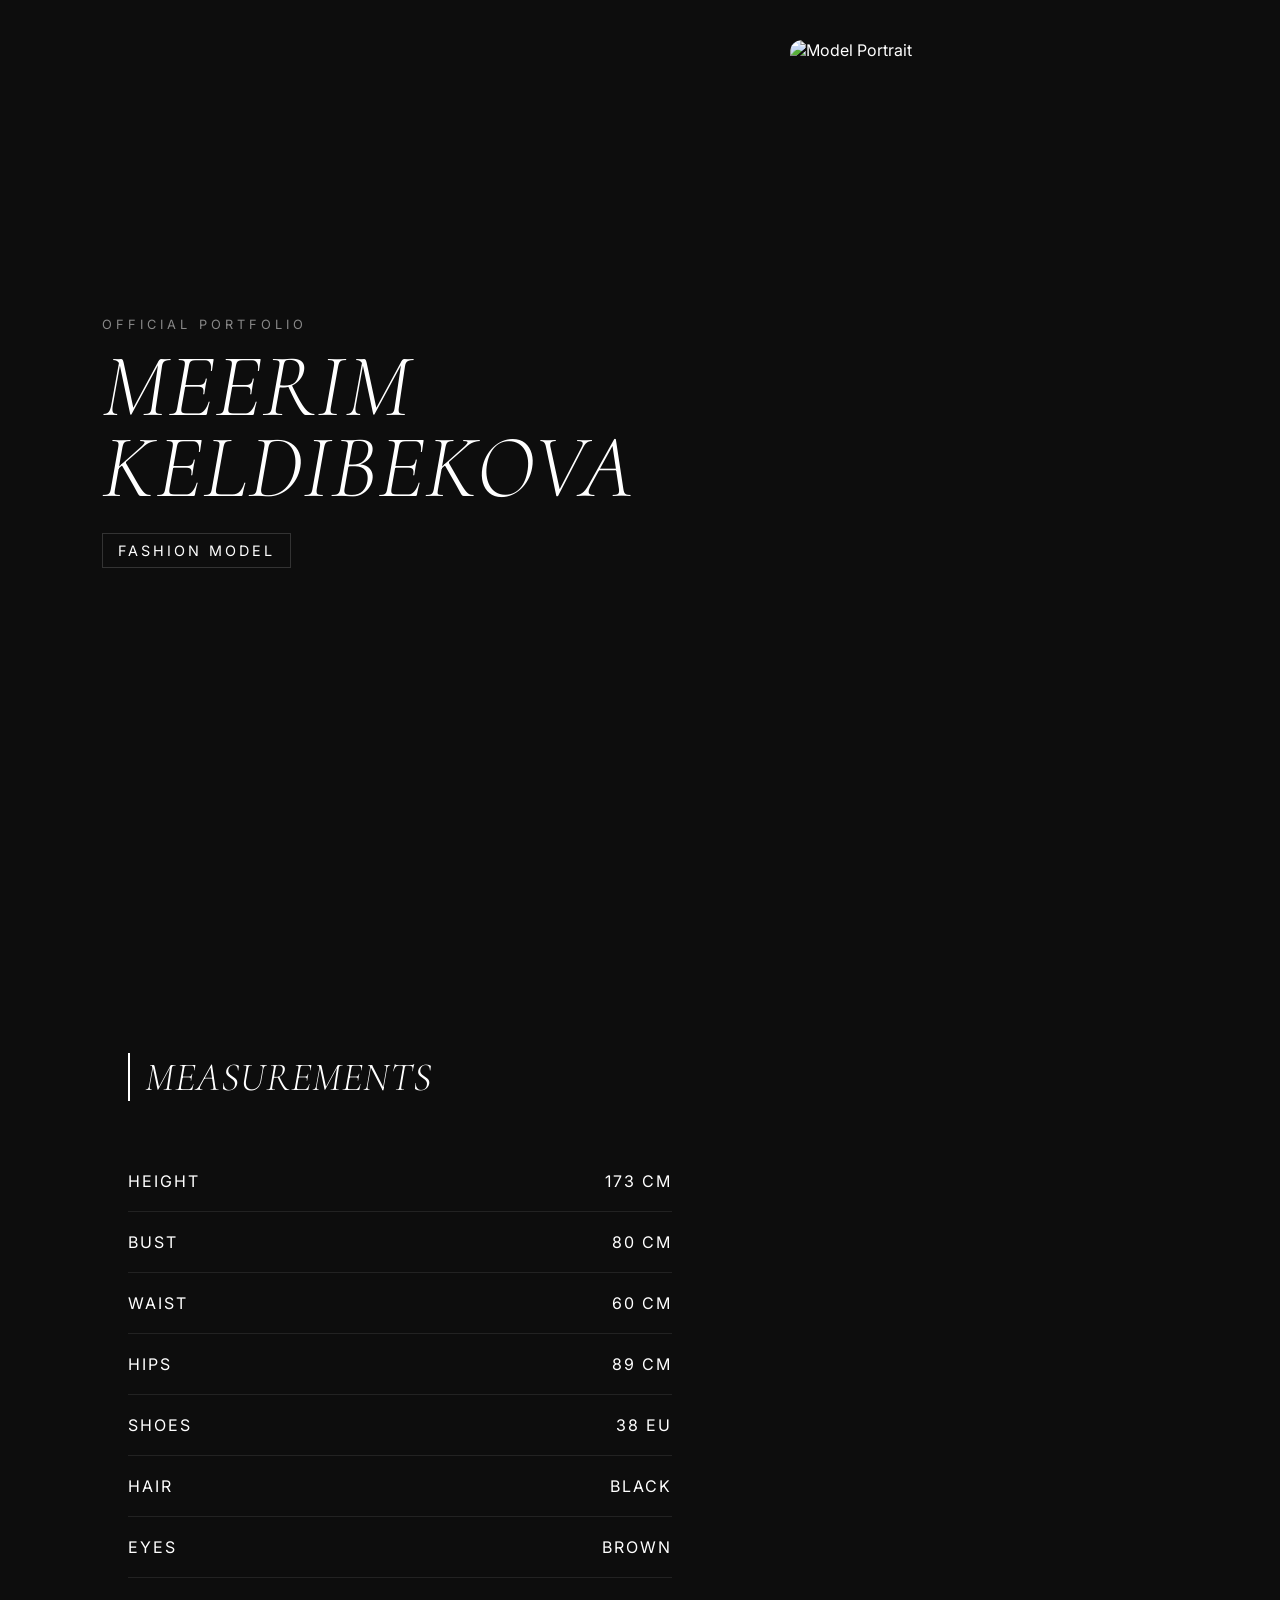
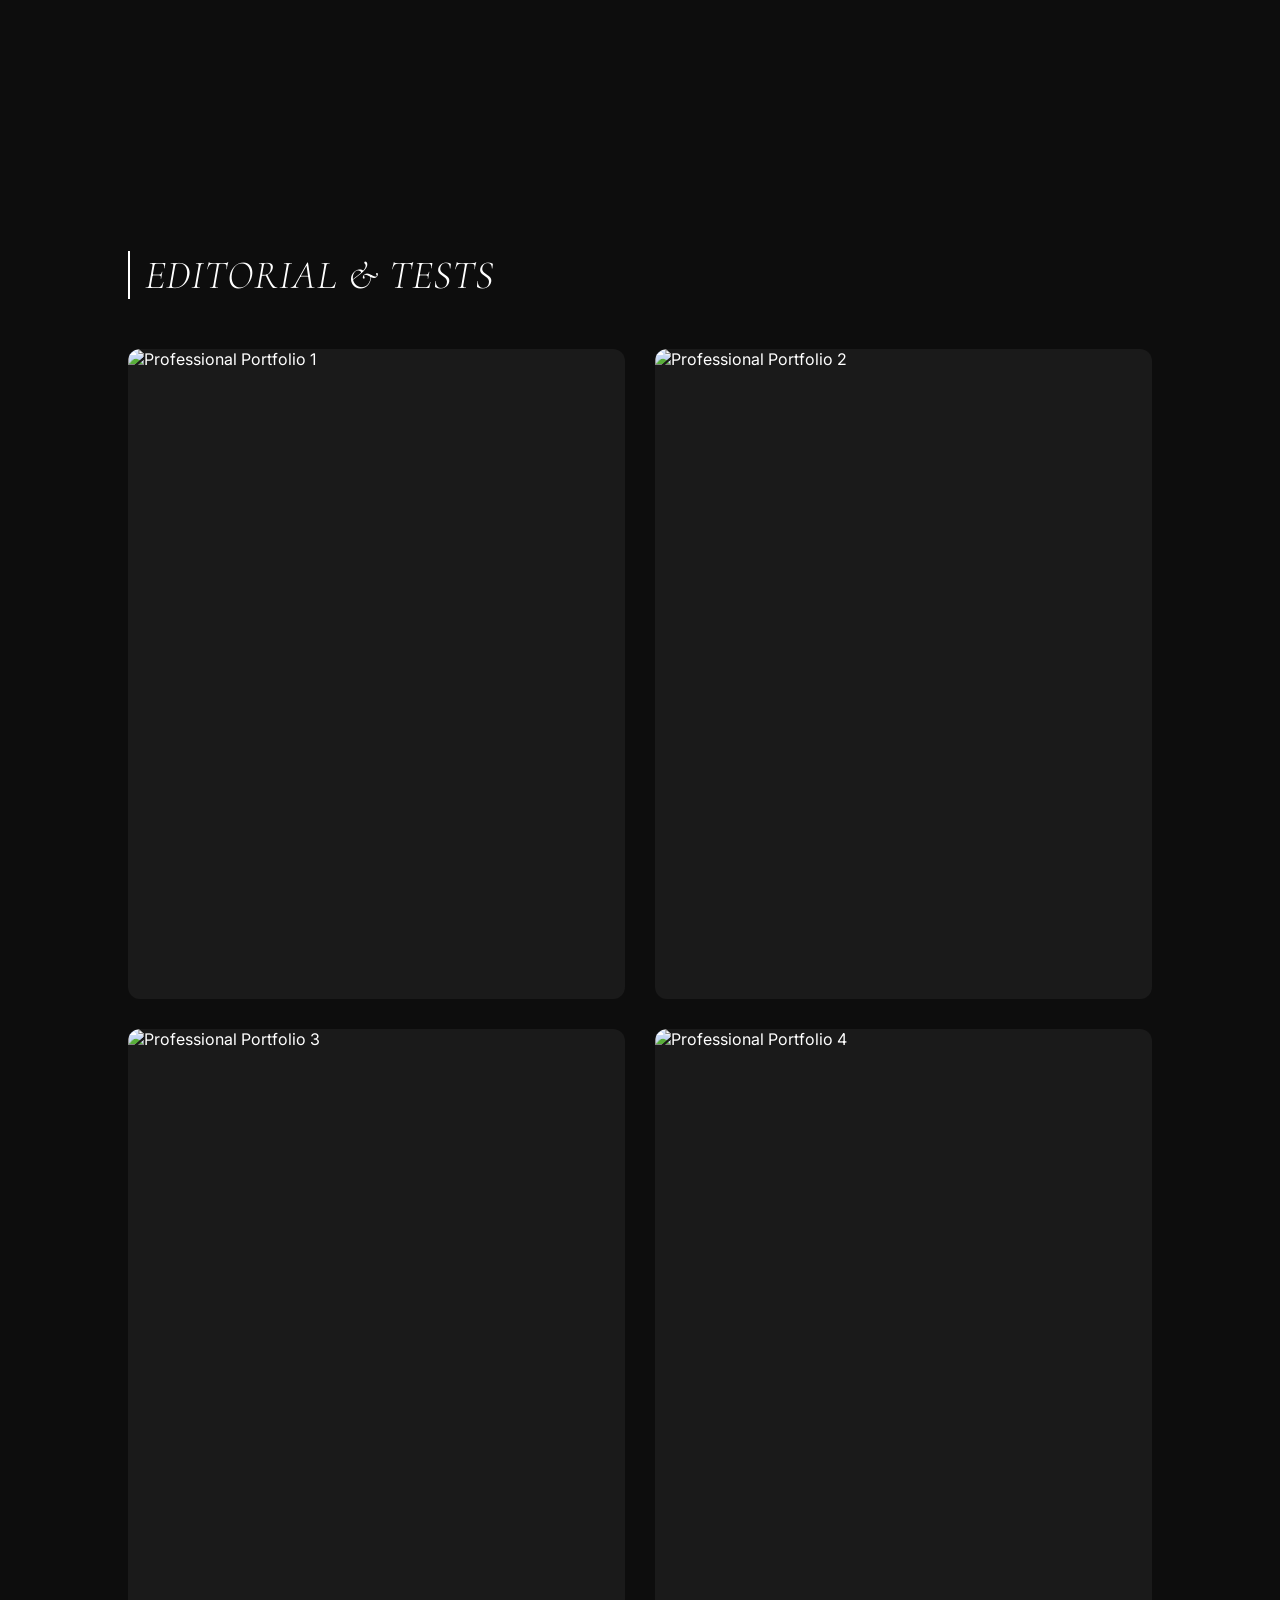
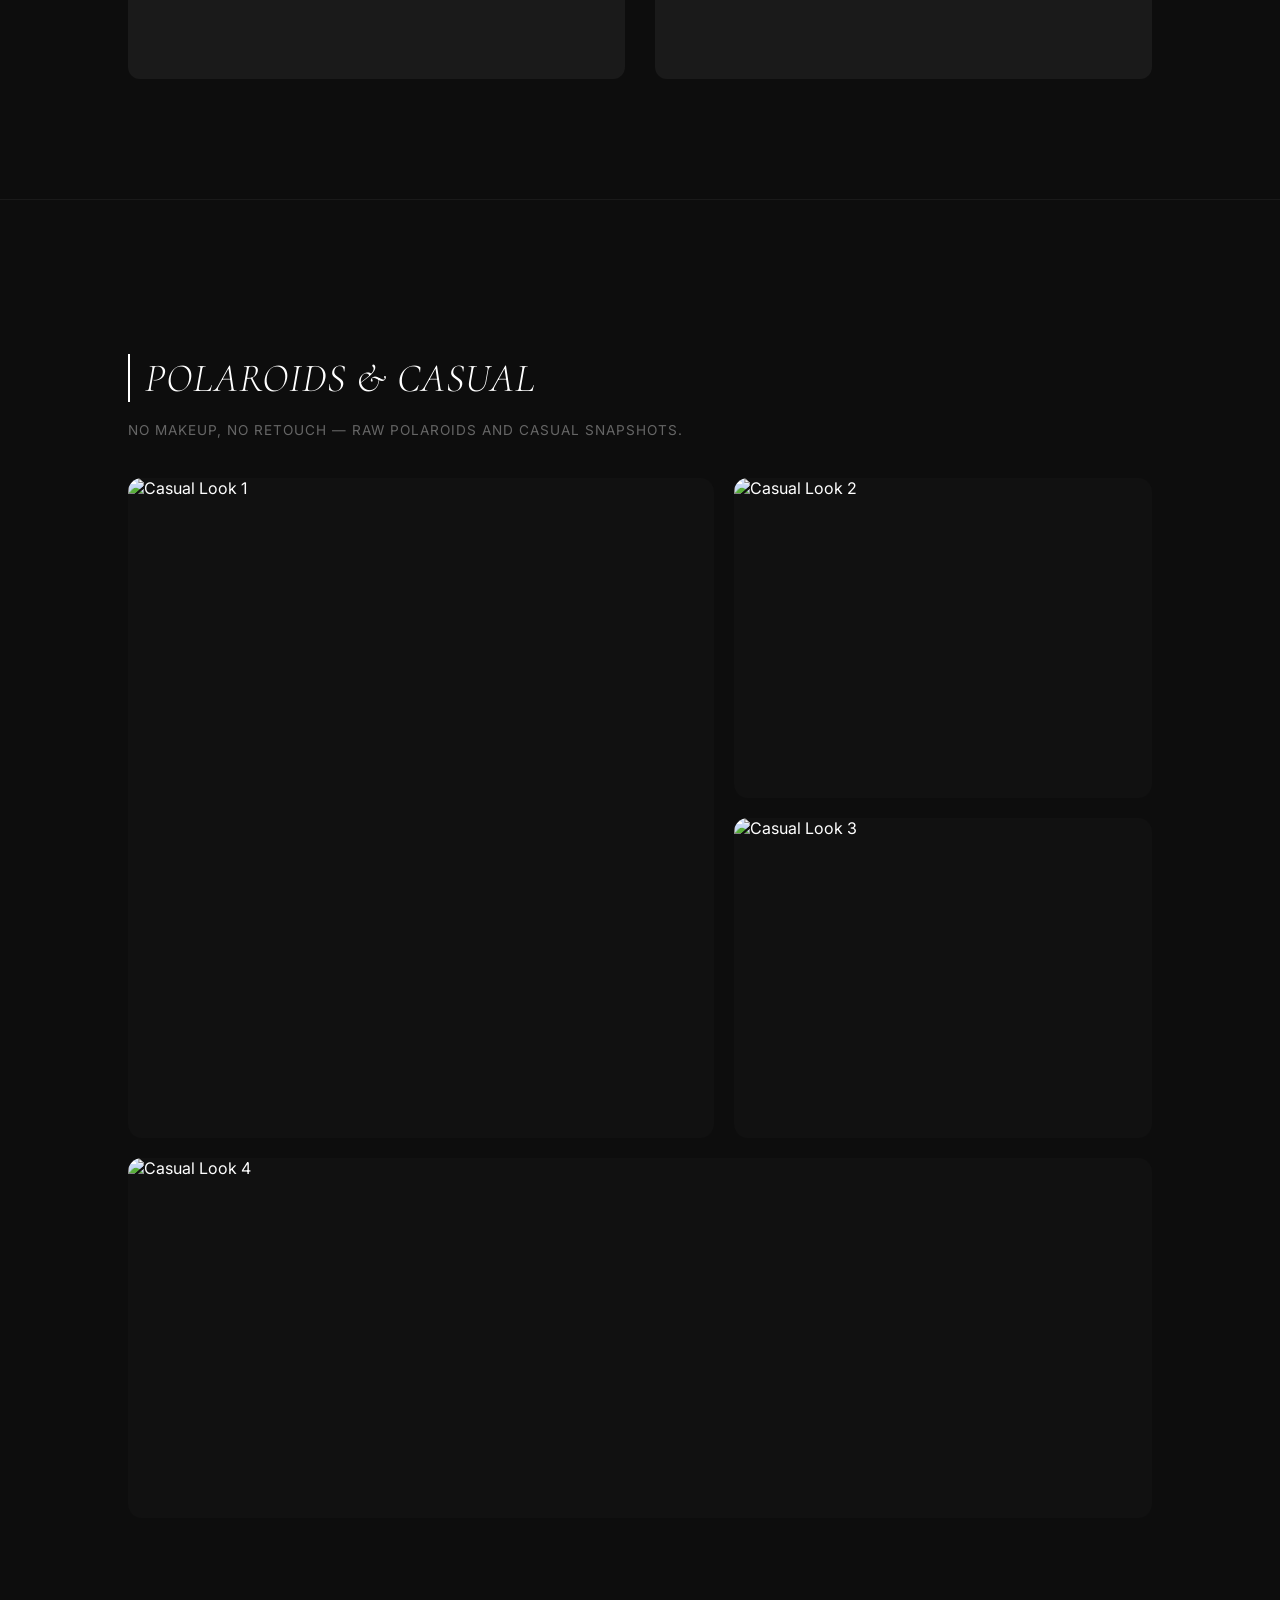
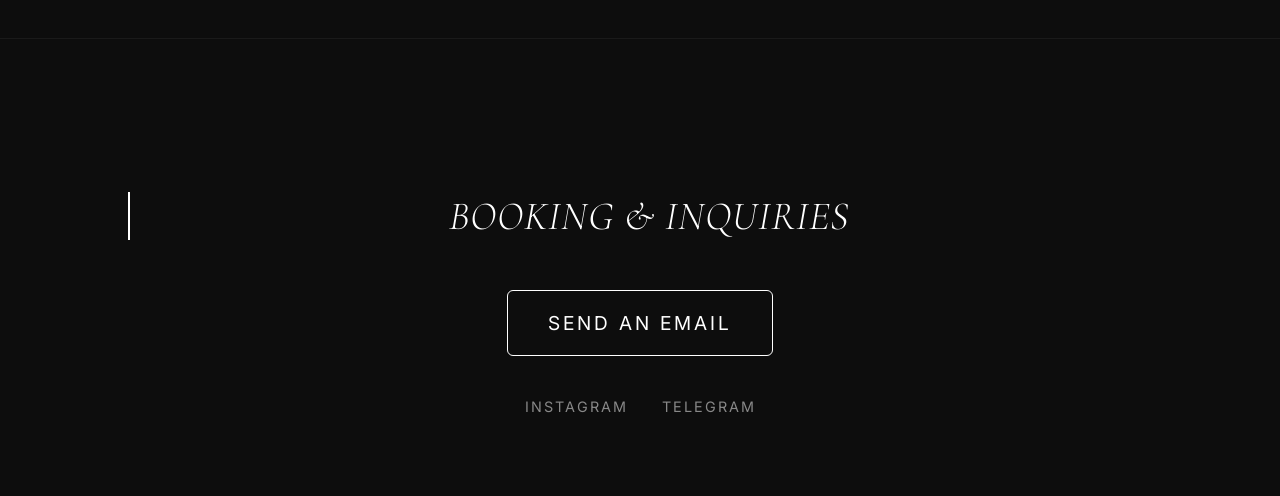
==== index.html @ 68d84e14 "Add files via upload" ====
<!DOCTYPE html>
<html lang="en">
<head>
    <meta charset="UTF-8">
    <meta name="viewport" content="width=device-width, initial-scale=1.0">
    <title>Meerim Keldibekova — Model Portfolio</title>
    <link rel="preconnect" href="https://fonts.googleapis.com">
    <link rel="preconnect" href="https://fonts.gstatic.com" crossorigin>
    <link href="https://fonts.googleapis.com/css2?family=Great+Vibes&family=Cormorant+Garamond:ital,wght@1,300;1,400;1,500&family=Inter:wght@200;300;400&display=swap" rel="stylesheet">
    <link rel="stylesheet" href="style.css?v=3">
</head>
<body>

    <header class="hero-split">
        <div class="hero-text-side">
            <span class="sub-title">OFFICIAL PORTFOLIO</span>
            <h1>MEERIM<br>KELDIBEKOVA</h1>
            <p class="model-badge">FASHION MODEL</p>
        </div>
        <div class="hero-image-side">
            <div class="photo-frame">
                <img src="main-photo.jpg" alt="Model Portrait">
            </div>
        </div>
    </header>

    <section class="measurements">
        <h2 class="section-title">MEASUREMENTS</h2>
        <div class="stats-table">
            <div class="stat-row"><span>HEIGHT</span><span>173 CM</span></div>
            <div class="stat-row"><span>BUST</span><span>80 CM</span></div>
            <div class="stat-row"><span>WAIST</span><span>60 CM</span></div>
            <div class="stat-row"><span>HIPS</span><span>89 CM</span></div>
            <div class="stat-row"><span>SHOES</span><span>38 EU</span></div>
            <div class="stat-row"><span>HAIR</span><span>BLACK</span></div>
            <div class="stat-row"><span>EYES</span><span>BROWN</span></div>
        </div>
    </section>

    <section class="gallery">
        <h2 class="section-title">EDITORIAL & TESTS</h2>
        <div class="editorial-grid">
            <div class="grid-item"><div class="img-wrapper"><img src="pro1.jpg" alt="Professional Portfolio 1"></div></div>
            <div class="grid-item"><div class="img-wrapper"><img src="pro2.jpg" alt="Professional Portfolio 2"></div></div>
            <div class="grid-item"><div class="img-wrapper"><img src="pro3.jpg" alt="Professional Portfolio 3"></div></div>
            <div class="grid-item"><div class="img-wrapper"><img src="pro4.jpg" alt="Professional Portfolio 4"></div></div>
        </div>
    </section>

    <section class="editorial-collage">
    <h2 class="section-title">POLAROIDS & CASUAL</h2>
    <p class="section-subtitle">No makeup, no retouch — raw polaroids and casual snapshots.</p>

    <div class="collage-grid">
        <div class="collage-item collage-large">
            <img src="casual1.jpg" alt="Casual Look 1">
        </div>
        <div class="collage-item collage-small">
            <img src="casual2.jpg" alt="Casual Look 2">
        </div>
        <div class="collage-item collage-small">
            <img src="casual3.jpg" alt="Casual Look 3">
        </div>
        <div class="collage-item collage-wide">
            <img src="casual4.jpg" alt="Casual Look 4">
        </div>
    </div>
</section>

        <!-- 5. КОНТАКТЫ (С НАДЕЖНОЙ ССЫЛКОЙ НА ТЕЛЕГРАМ) -->
        <!-- 5. КОНТАКТЫ (ОФИЦИАЛЬНЫЕ ССЫЛКИ ДЛЯ ИНТЕРНЕТА) -->
    <footer class="contacts">
        <h2 class="section-title">BOOKING & INQUIRIES</h2>
        <div class="contact-links">
            <!-- Оживет сразу после загрузки сайта на хостинг -->
            <a href="mailto:kkmeeriim@gmail.com" class="booking-btn">SEND AN EMAIL</a>
            <div class="socials">
                <a href="https://instagram.com" target="_blank">INSTAGRAM</a>
                <!-- Прямая официальная ссылка на аккаунт @kkmeerim -->
                <a href="https://t.me" target="_blank">TELEGRAM</a>
            </div>
        </div>
    </footer>


</body>
</html>
---- style.css ----
@import url('https://fonts.googleapis.com/css2?family=Cormorant+Garamond:ital,wght@1,300&family=Inter:wght@200;300;400&display=swap');

body {
    margin: 0;
    font-family: 'Inter', sans-serif;
    background-color: #0d0d0d;
    color: #ffffff;
    overflow-x: hidden;
}

* {
    box-sizing: border-box;
}

.section-title {
    font-family: 'Cormorant Garamond', serif;
    font-style: italic;
    font-size: 2.5rem;
    font-weight: 300;
    margin-bottom: 50px;
    letter-spacing: 1px;
    border-left: 2px solid #fff;
    padding-left: 15px;
}

.hero-split {
    display: flex;
    height: 100vh;
    width: 100%;
}

.hero-text-side {
    flex: 1.6;
    display: flex;
    flex-direction: column;
    justify-content: center;
    padding-left: 8%;
    background-color: #0d0d0d;
    animation: fadeInUp 1.2s ease forwards;
}

.sub-title {
    font-size: 0.8rem;
    letter-spacing: 4px;
    color: #888;
    margin-bottom: 15px;
}

.hero-text-side h1 {
    font-family: 'Cormorant Garamond', serif;
    font-style: italic;
    font-size: 5.6rem;
    line-height: 0.9;
    font-weight: 300;
    letter-spacing: 1px;
    margin: 0;
}

.model-badge {
    margin-top: 25px;
    font-size: 0.9rem;
    letter-spacing: 3px;
    border: 1px solid #333;
    padding: 8px 15px;
    width: max-content;
}

.hero-image-side {
    flex: 1;
    height: 100vh;
    display: flex;
    align-items: center;
    justify-content: center;
    padding: 40px;
    box-sizing: border-box;
}

.photo-frame {
    width: 100%;
    height: 100%;
    max-width: 450px;
    aspect-ratio: 3 / 4;
    overflow: hidden;
    border-radius: 12px;
}

.photo-frame img {
    width: 100%;
    height: 100%;
    object-fit: cover;
    object-position: center top;
    animation: zoomOut 1.5s cubic-bezier(0.25, 1, 0.5, 1) forwards;
}

.measurements {
    padding: 120px 10%;
    max-width: 800px;
}

.stats-table {
    display: flex;
    flex-direction: column;
}

.stat-row {
    display: flex;
    justify-content: space-between;
    padding: 20px 0;
    border-bottom: 1px solid #222;
    font-size: 1rem;
    letter-spacing: 2px;
}

.gallery {
    padding: 120px 10%;
}

.editorial-grid {
    display: grid;
    grid-template-columns: repeat(2, 1fr);
    gap: 30px;
}

.grid-item {
    width: 100%;
    height: 650px;
    overflow: hidden;
    background-color: #1a1a1a;
    border-radius: 12px;
}

.img-wrapper {
    width: 100%;
    height: 100%;
    overflow: hidden;
}

.editorial-grid img {
    width: 100%;
    height: 100%;
    object-fit: cover;
    object-position: center top;
    transition: transform 0.8s cubic-bezier(0.25, 1, 0.5, 1);
}

.img-wrapper:hover img {
    transform: scale(1.05);
}

.casual-section {
    padding: 60px 0 120px 10%;
    border-top: 1px solid #1a1a1a;
}

.section-subtitle {
    font-size: 0.85rem;
    color: #666;
    letter-spacing: 1px;
    margin-top: -30px;
    margin-bottom: 40px;
    text-transform: uppercase;
    padding-right: 10%;
}

.carousel-container {
    width: 100%;
    overflow: hidden;
    position: relative;
}

.casual-carousel {
    display: flex;
    overflow-x: auto;
    scroll-snap-type: x mandatory;
    scroll-behavior: smooth;
    -webkit-overflow-scrolling: touch;
    padding: 0 20px 20px 20px;
    scrollbar-width: none;
    -ms-overflow-style: none;
    align-items: center;
}

.casual-carousel::-webkit-scrollbar {
    display: none;
}

.casual-item {
    flex: 0 0 78%;
    height: 420px;
    scroll-snap-align: center;
    background-color: #111;
    overflow: hidden;
    border-radius: 14px;
    position: relative;
    box-shadow: 0 20px 60px rgba(0,0,0,0.35);
    transition: transform 0.4s ease, z-index 0.4s ease;
}

.casual-item:not(:first-child) {
    margin-left: -60px;
}

.casual-item:nth-child(1) { z-index: 4; }
.casual-item:nth-child(2) { z-index: 3; }
.casual-item:nth-child(3) { z-index: 2; }
.casual-item:nth-child(4) { z-index: 1; }

.casual-item img {
    width: 100%;
    height: 100%;
    object-fit: cover;
    object-position: center center;
}

.contacts {
    padding: 120px 10% 80px 10%;
    text-align: center;
    border-top: 1px solid #1a1a1a;
}

.booking-btn {
    display: inline-block;
    font-size: 1.2rem;
    letter-spacing: 3px;
    color: #fff;
    text-decoration: none;
    border: 1px solid #fff;
    padding: 20px 40px;
    margin-bottom: 40px;
    border-radius: 6px;
    transition: 0.4s;
}

.booking-btn:hover {
    background: #fff;
    color: #000;
}

.socials a {
    color: #888;
    text-decoration: none;
    margin: 0 15px;
    font-size: 0.9rem;
    letter-spacing: 2px;
}

.socials a:hover {
    color: #fff;
}

.editorial-collage {
    padding: 120px 10%;
    border-top: 1px solid #1a1a1a;
}

.collage-grid {
    display: grid;
    grid-template-columns: 1.4fr 1fr;
    grid-template-rows: 320px 320px;
    gap: 20px;
}

.collage-item {
    overflow: hidden;
    border-radius: 14px;
    background: #111;
}

.collage-item img {
    width: 100%;
    height: 100%;
    object-fit: cover;
    object-position: center top;
    transition: transform 0.7s ease;
}

.collage-item:hover img {
    transform: scale(1.04);
}

.collage-large {
    grid-row: span 2;
}

.collage-wide {
    grid-column: 1 / -1;
    height: 360px;
}

@keyframes fadeInUp {
    from { opacity: 0; transform: translateY(30px); }
    to { opacity: 1; transform: translateY(0); }
}

@keyframes zoomOut {
    from { transform: scale(1.1); opacity: 0; }
    to { transform: scale(1); opacity: 1; }
}

/* --- ИСПРАВЛЕННАЯ СЕКЦИЯ МОБИЛЬНОЙ АДАПТАЦИИ --- */
@media (max-width: 900px) {
    .hero-split {
        flex-direction: column-reverse;
        height: auto; /* Позволяем контенту подстраиваться свободно */
    }

    .hero-text-side {
        padding: 50px 20px 60px 20px;
        text-align: center;
        align-items: center;
    }

    .hero-text-side h1 {
        font-size: 4rem;
    }

    /* ИСПРАВЛЕНО: Задаем жесткую контролируемую высоту и рамку-паспарту на телефоне */
    .hero-image-side {
        height: 55vh; 
        display: flex;
        align-items: center;
        justify-content: center;
        padding: 30px 20px 10px 20px; 
    }

    /* ИСПРАВЛЕНО: Ограничиваем максимальную ширину рамки, возвращая пропорции 3:4 */
    .photo-frame {
        width: 100%;
        height: 100%;
        max-width: 280px; 
        aspect-ratio: 3 / 4;
        border-radius: 12px;
        overflow: hidden;
    }

    .measurements,
    .gallery,
    .editorial-collage,
    .contacts {
        padding-left: 20px;
        padding-right: 20px;
    }

    .editorial-grid,
    .collage-grid {
        grid-template-columns: 1fr;
        grid-template-rows: none;
        gap: 15px;
    }

    .grid-item {
        height: 500px;
        border-radius: 8px;
    }

    .grid-item.large,
    .grid-item.tall,
    .grid-item.wide,
    .grid-item.small,
    .collage-large,
    .collage-wide {
        grid-column: auto;
        grid-row: auto;
        height: 380px;
        border-radius: 12px;
    }

    .collage-small {
        height: 320px;
    }

    .casual-section {
        padding-left: 0;
        padding-right: 0;
    }

    .section-subtitle {
        padding-left: 20px;
        padding-right: 20px;
        margin-bottom: 30px;
    }

    .carousel-container {
        padding-left: 0;
    }

    .casual-carousel {
        padding-left: 20px;
        padding-right: 20px;
        gap: 0;
    }

    .casual-item {
        flex: 0 0 82%;
        height: 380px;
        border-radius: 12px;
    }

    .casual-item:not(:first-child) {
        margin-left: -48px;
    }
}
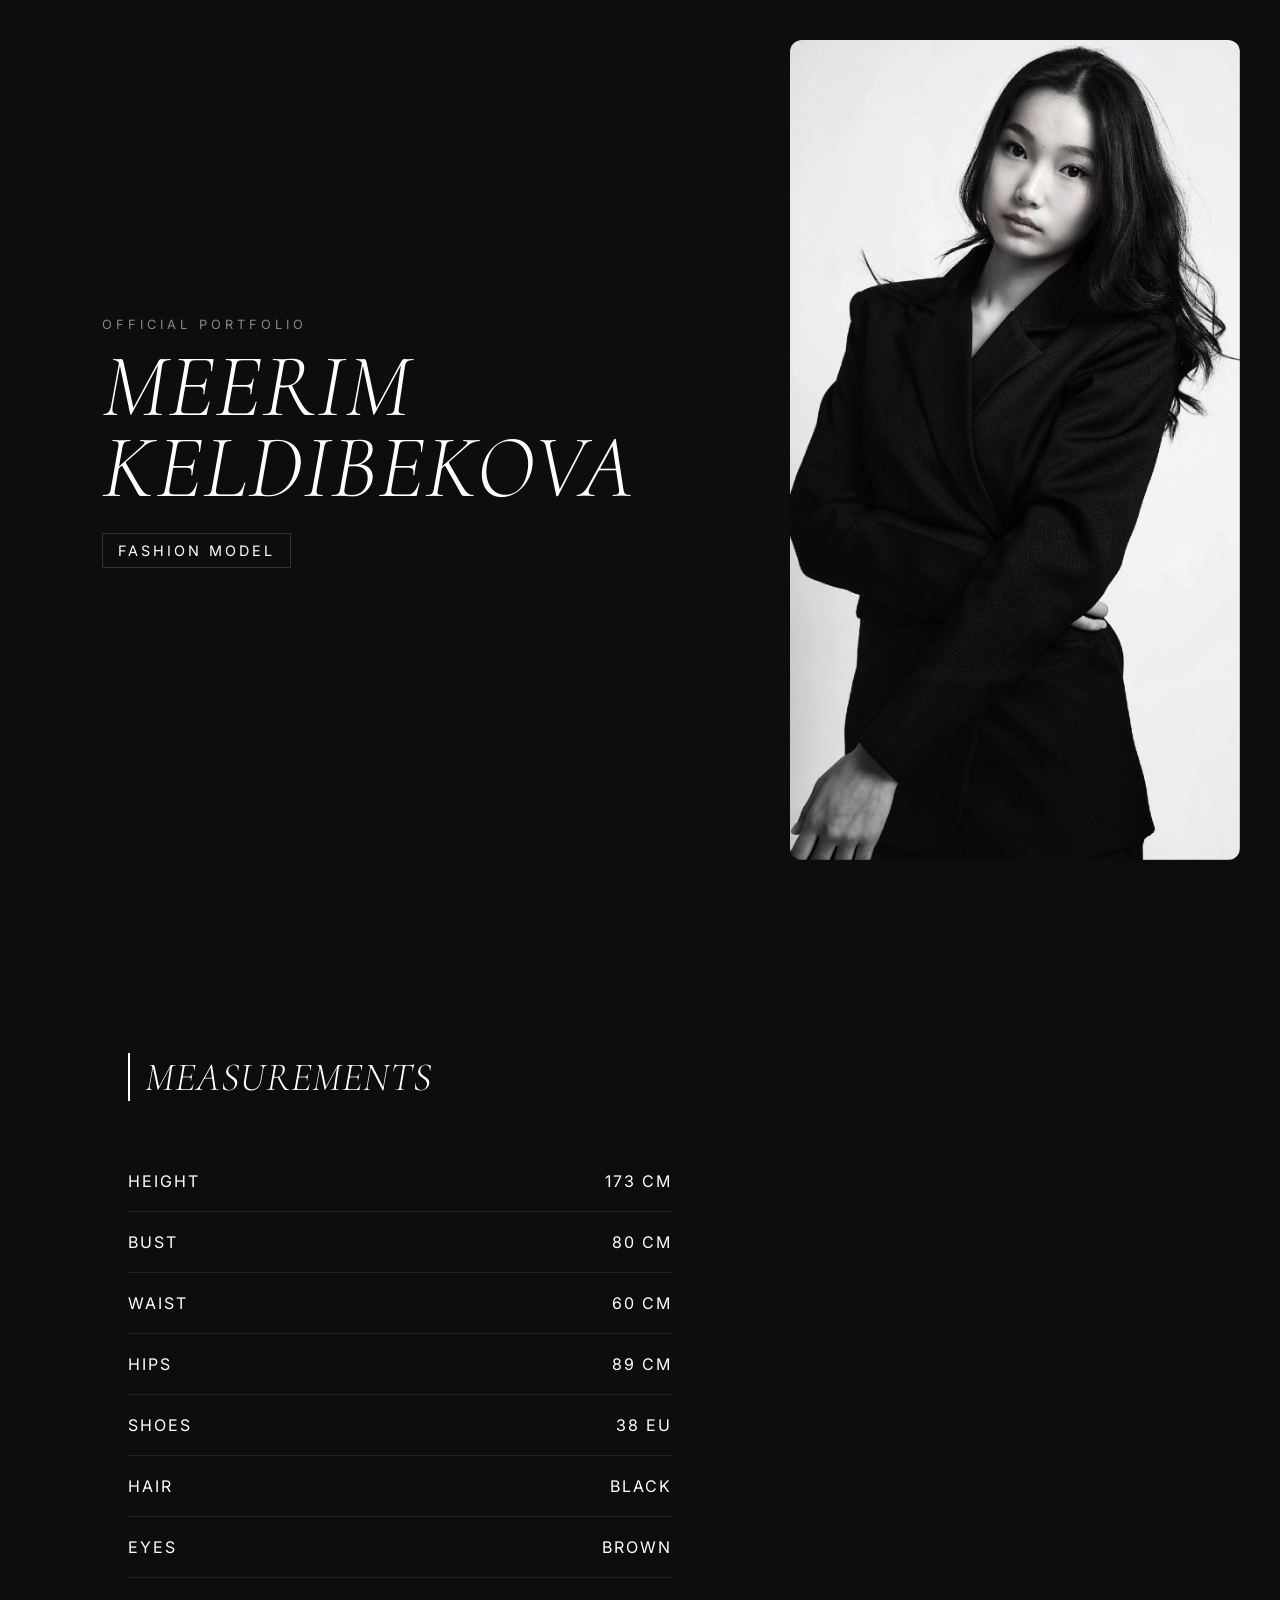
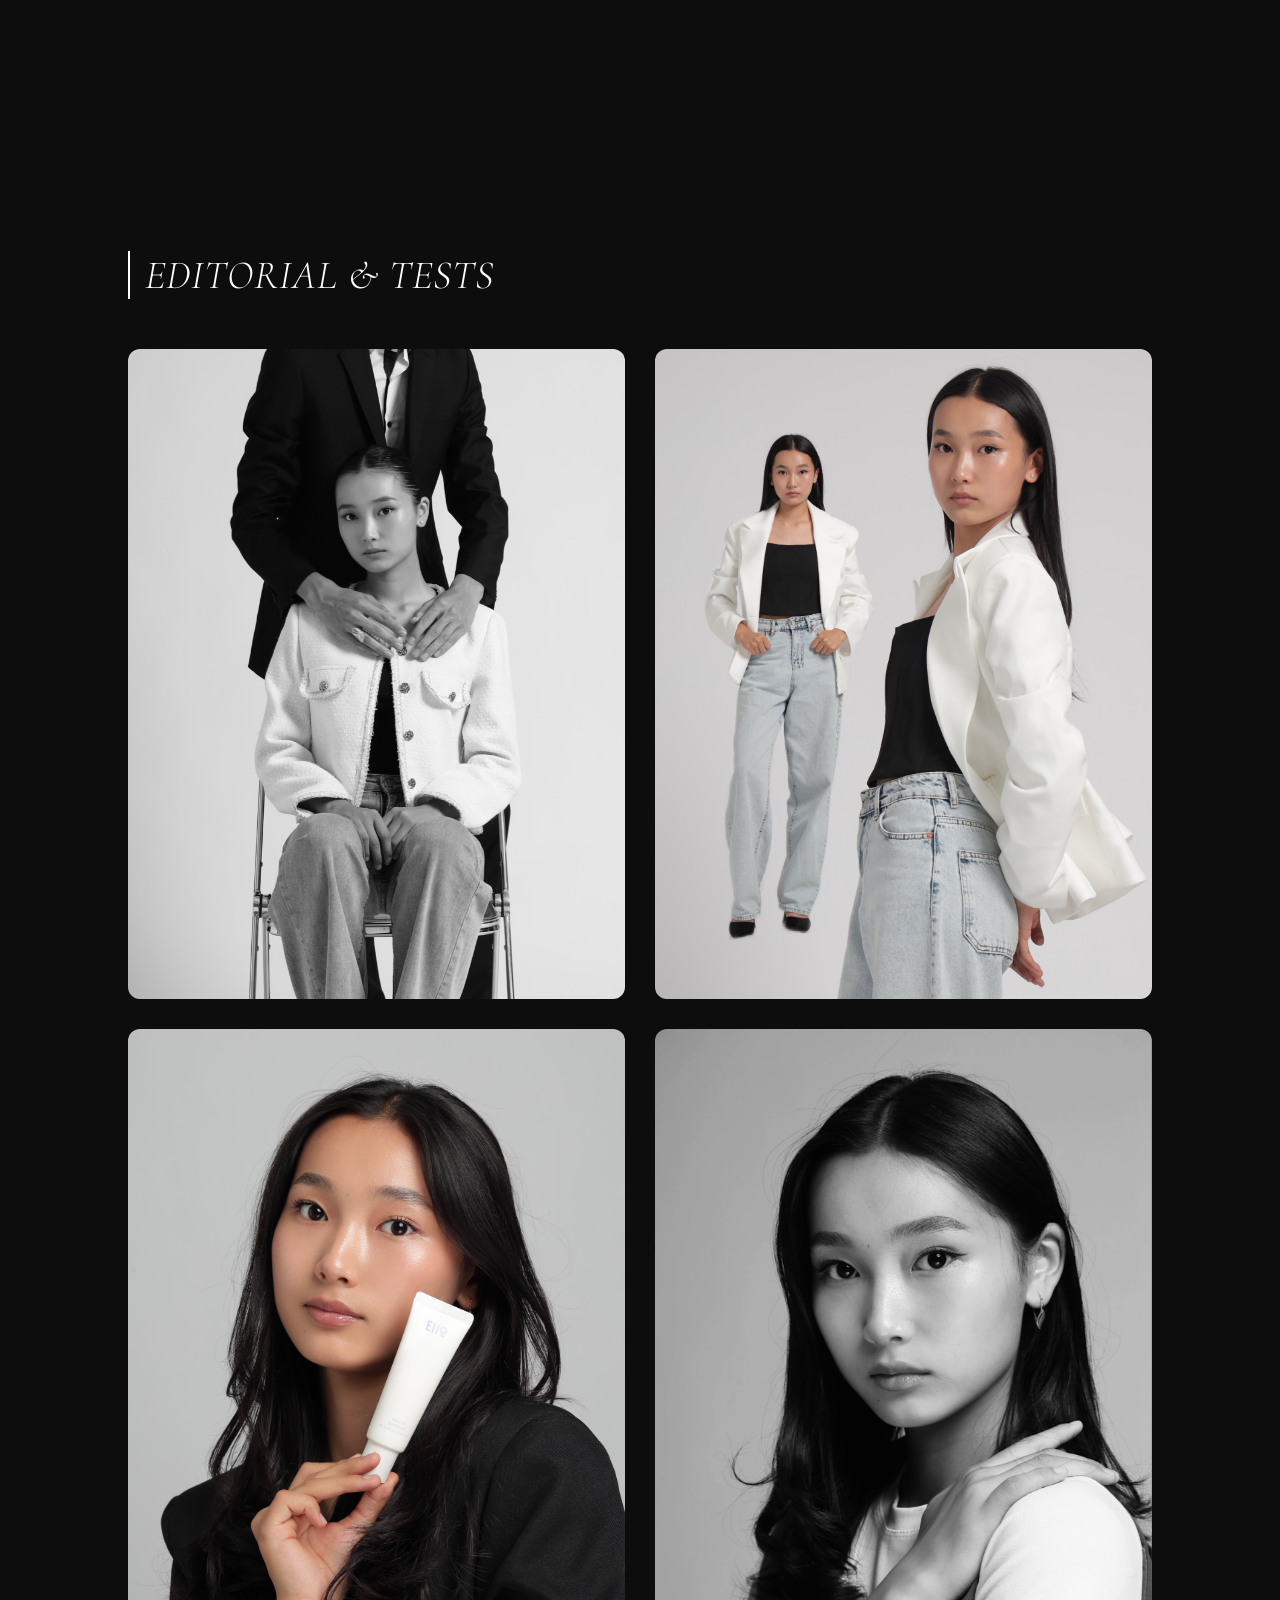
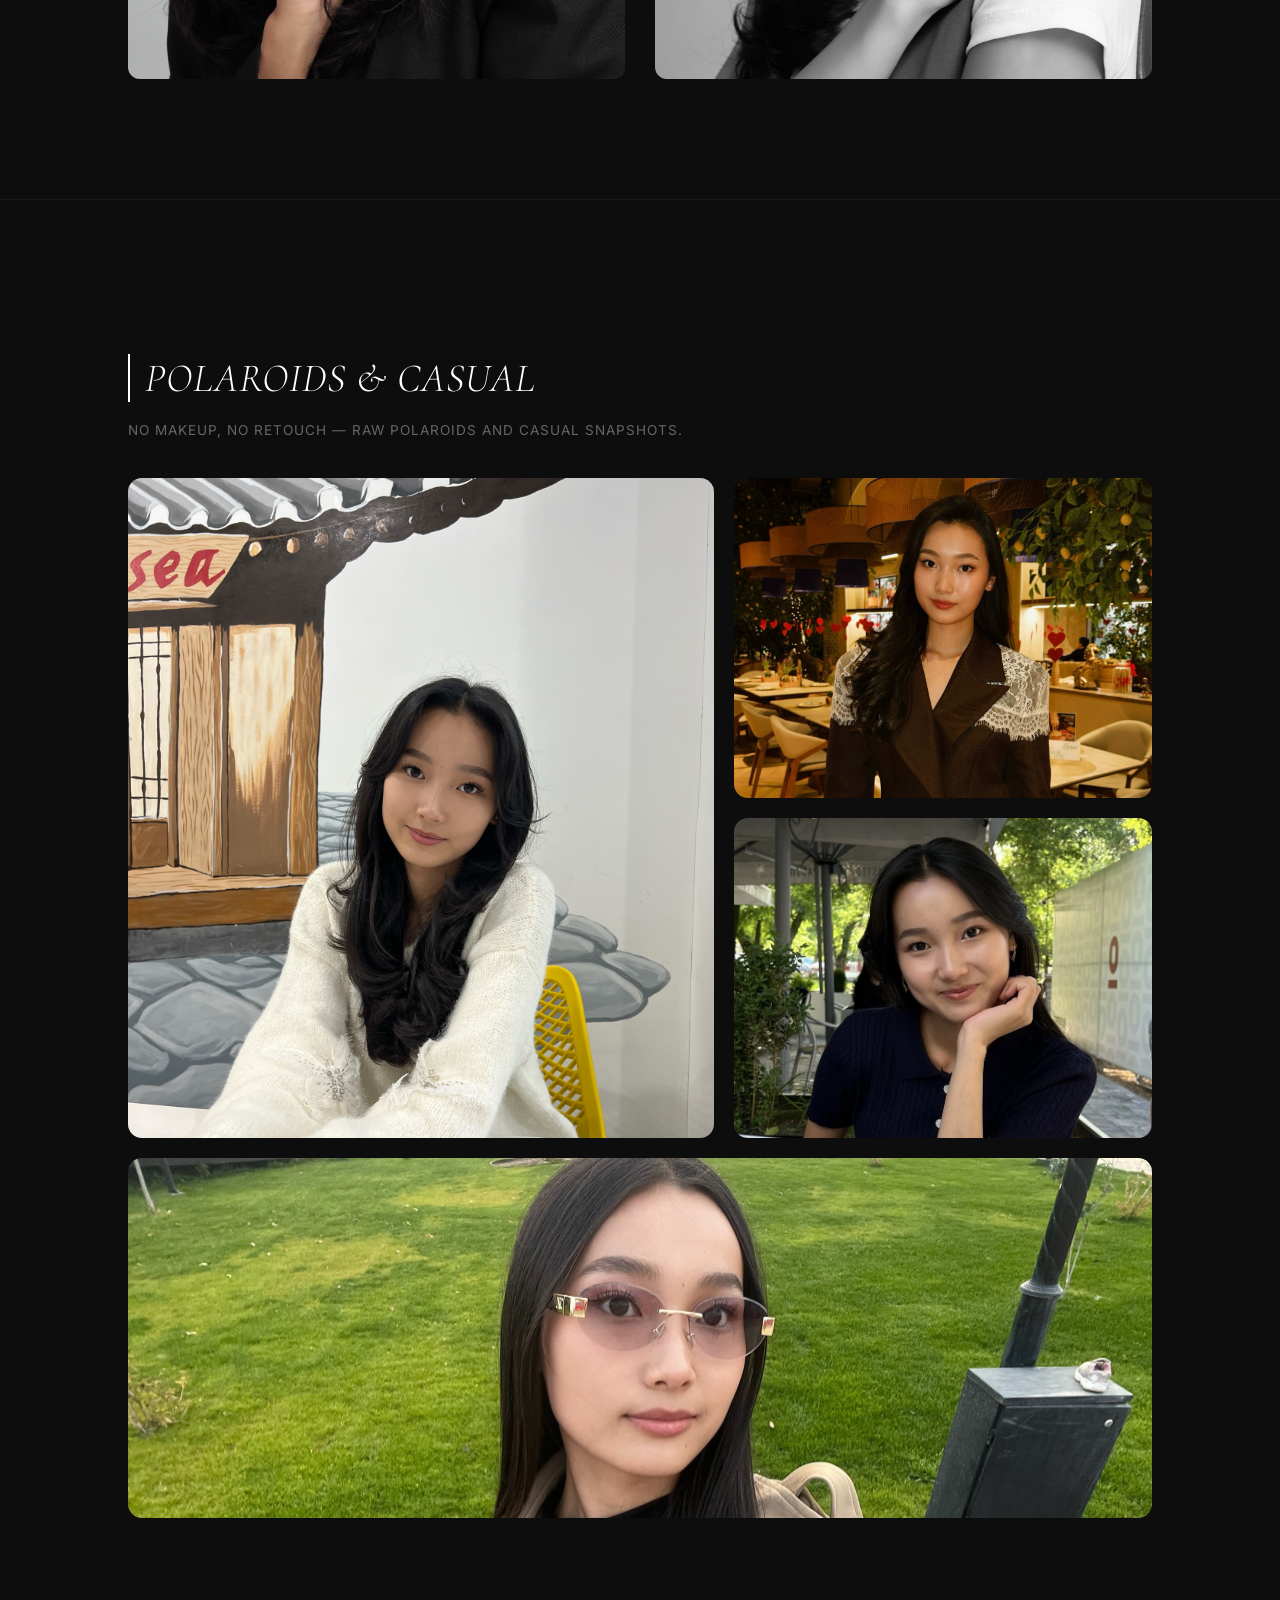
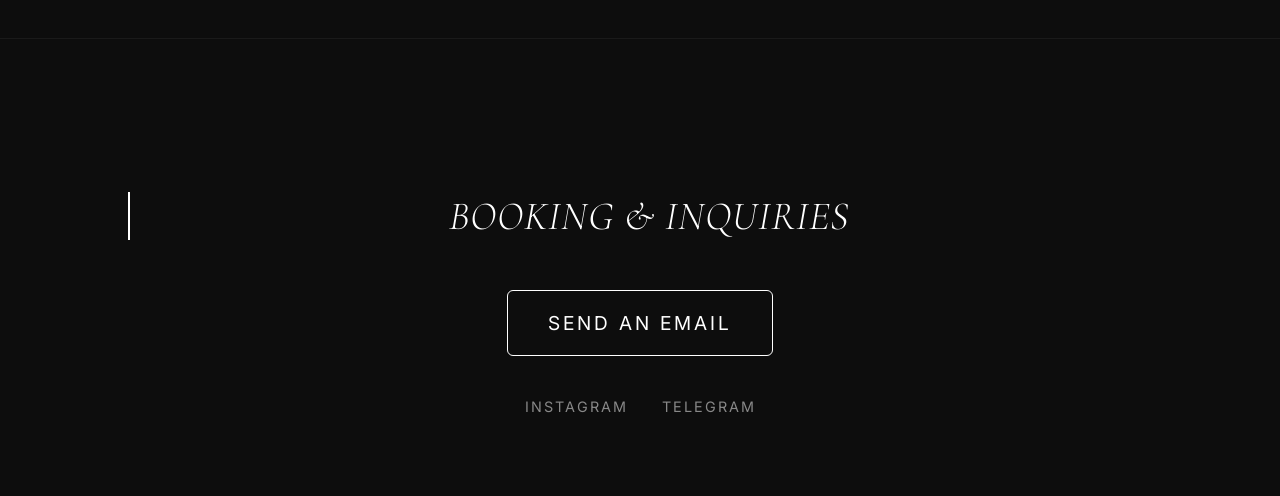
==== commit 71d08a1a: "Add files via upload" ====
--- a/index.html
+++ b/index.html
@@ -19,7 +19,7 @@
         </div>
         <div class="hero-image-side">
             <div class="photo-frame">
-                <img src="main-photo.jpg" alt="Model Portrait">
+                <img src="main-photo.JPG" alt="Model Portrait">
             </div>
         </div>
     </header>
@@ -40,10 +40,10 @@
     <section class="gallery">
         <h2 class="section-title">EDITORIAL & TESTS</h2>
         <div class="editorial-grid">
-            <div class="grid-item"><div class="img-wrapper"><img src="pro1.jpg" alt="Professional Portfolio 1"></div></div>
-            <div class="grid-item"><div class="img-wrapper"><img src="pro2.jpg" alt="Professional Portfolio 2"></div></div>
-            <div class="grid-item"><div class="img-wrapper"><img src="pro3.jpg" alt="Professional Portfolio 3"></div></div>
-            <div class="grid-item"><div class="img-wrapper"><img src="pro4.jpg" alt="Professional Portfolio 4"></div></div>
+            <div class="grid-item"><div class="img-wrapper"><img src="pro1.JPG" alt="Professional Portfolio 1"></div></div>
+            <div class="grid-item"><div class="img-wrapper"><img src="pro2.JPG" alt="Professional Portfolio 2"></div></div>
+            <div class="grid-item"><div class="img-wrapper"><img src="pro3.JPG" alt="Professional Portfolio 3"></div></div>
+            <div class="grid-item"><div class="img-wrapper"><img src="pro4.JPG" alt="Professional Portfolio 4"></div></div>
         </div>
     </section>
 
@@ -53,16 +53,16 @@
 
     <div class="collage-grid">
         <div class="collage-item collage-large">
-            <img src="casual1.jpg" alt="Casual Look 1">
+            <img src="casual1.JPG" alt="Casual Look 1">
         </div>
         <div class="collage-item collage-small">
-            <img src="casual2.jpg" alt="Casual Look 2">
+            <img src="casual2.JPG" alt="Casual Look 2">
         </div>
         <div class="collage-item collage-small">
-            <img src="casual3.jpg" alt="Casual Look 3">
+            <img src="casual3.JPG" alt="Casual Look 3">
         </div>
         <div class="collage-item collage-wide">
-            <img src="casual4.jpg" alt="Casual Look 4">
+            <img src="casual4.JPG" alt="Casual Look 4">
         </div>
     </div>
 </section>
